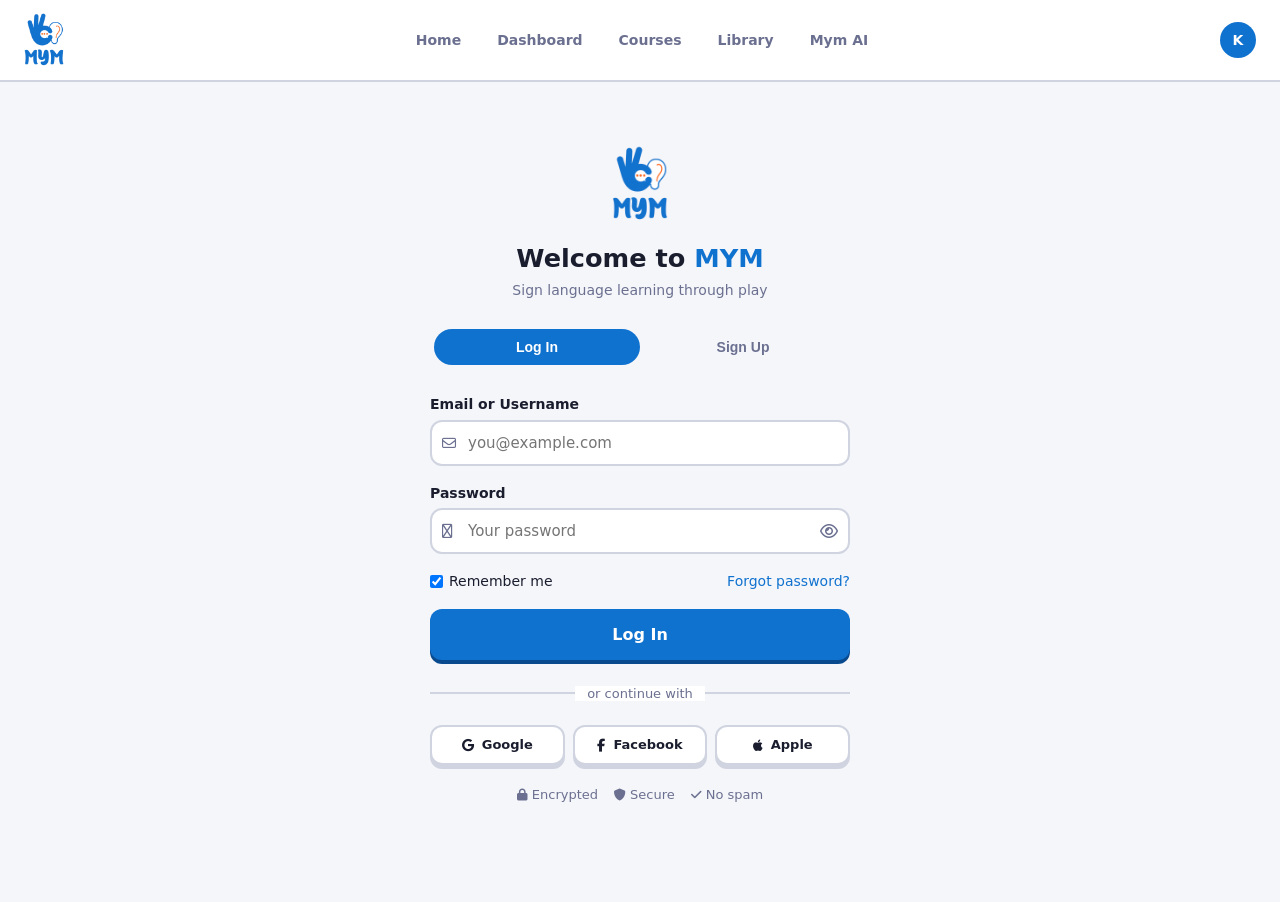
==== auth.html @ a128e177 "init the project" ====
<!DOCTYPE html>
<html lang="en">
<head>
  <meta charset="UTF-8">
  <meta name="viewport" content="width=device-width, initial-scale=1.0">
  <title>Sign Up / Log In — MYM</title>
  <link rel="icon" href="assets/images/logo.png">
  <link rel="stylesheet" href="https://cdnjs.cloudflare.com/ajax/libs/font-awesome/6.5.1/css/all.min.css">
  <link rel="stylesheet" href="assets/css/style.css">
</head>
<body>

  <nav class="navbar">
    <a href="index.html" class="navbar-brand">
      <img src="assets/images/logo.png" alt="MYM">
    </a>
    <div class="nav-links">
      <a href="index.html">Home</a>
      <a href="dashboard.html">Dashboard</a>
      <a href="courses.html">Courses</a>
      <a href="library.html">Library</a>
      <a href="mym.html">Mym AI</a>
    </div>
    <div class="nav-profile">
      <a href="auth.html"><div class="nav-avatar">K</div></a>
    </div>
    <div class="menu-toggle"><span></span><span></span><span></span></div>
  </nav>

  <main class="auth-page">
    <div class="auth-container">
      <div class="auth-header">
        <img src="assets/images/logo.png" alt="MYM">
        <h2>Welcome to <span style="color:var(--blue);">MYM</span></h2>
        <p>Sign language learning through play</p>
      </div>

      <div class="auth-tabs">
        <button class="auth-tab active" data-tab="login">Log In</button>
        <button class="auth-tab" data-tab="signup">Sign Up</button>
      </div>

      <div class="auth-forms">
        <form class="auth-form active" id="loginForm">
          <div class="field">
            <label>Email or Username</label>
            <div class="input-icon">
              <i class="fa-regular fa-envelope"></i>
              <input type="email" placeholder="you@example.com" required>
            </div>
          </div>
          <div class="field">
            <label>Password</label>
            <div class="input-icon">
              <i class="fa-regular fa-lock"></i>
              <input type="password" placeholder="Your password" required>
              <i class="fa-regular fa-eye toggle-pw"></i>
            </div>
          </div>
          <div class="field-row">
            <label class="checkbox-label"><input type="checkbox" checked> Remember me</label>
            <a href="#" class="forgot-link">Forgot password?</a>
          </div>
          <button class="btn btn-primary btn-lg btn-full" type="submit">Log In</button>
        </form>

        <form class="auth-form" id="signupForm">
          <div class="field">
            <label>Display Name</label>
            <div class="input-icon">
              <i class="fa-regular fa-user"></i>
              <input type="text" placeholder="Your name" required>
            </div>
          </div>
          <div class="field">
            <label>Email</label>
            <div class="input-icon">
              <i class="fa-regular fa-envelope"></i>
              <input type="email" placeholder="you@example.com" required>
            </div>
          </div>
          <div class="field">
            <label>Password</label>
            <div class="input-icon">
              <i class="fa-regular fa-lock"></i>
              <input type="password" placeholder="Min 8 characters" required>
              <i class="fa-regular fa-eye toggle-pw"></i>
            </div>
            <div class="pw-strength"><span></span><span></span><span></span></div>
          </div>
          <button class="btn btn-primary btn-lg btn-full" type="submit">Create Account</button>
        </form>
      </div>

      <div class="auth-divider"><span>or continue with</span></div>

      <div class="auth-social">
        <button class="btn btn-outline social-btn">
          <i class="fa-brands fa-google"></i> Google
        </button>
        <button class="btn btn-outline social-btn">
          <i class="fa-brands fa-facebook-f"></i> Facebook
        </button>
        <button class="btn btn-outline social-btn">
          <i class="fa-brands fa-apple"></i> Apple
        </button>
      </div>

      <div class="auth-trust">
        <span><i class="fa-solid fa-lock" style="font-size:12px;"></i> Encrypted</span>
        <span><i class="fa-solid fa-shield" style="font-size:12px;"></i> Secure</span>
        <span><i class="fa-solid fa-check" style="font-size:12px;"></i> No spam</span>
      </div>
    </div>
  </main>

  <script src="https://code.jquery.com/jquery-3.7.1.min.js"></script>
  <script src="assets/js/main.js"></script>
</body>
</html>
---- assets/css/style.css ----
/* =============================================
   MYM Design System v2 — Premium
   Brand: #1072cf (Blue) / #fd6c22 (Orange)
   No gradients. Flat colors. 3D buttons.
   ============================================= */

/* ---------- Reset & Variables ---------- */
*, *::before, *::after { box-sizing:border-box; margin:0; padding:0; }

:root {
  --blue: #1072cf;
  --blue-dark: #0c5bab;
  --blue-darker: #094a8e;
  --orange: #fd6c22;
  --orange-dark: #e05a12;
  --orange-darker: #b8480c;
  --green: #58b82c;
  --green-dark: #469a22;
  --red: #e84040;
  --red-dark: #cc2e2e;
  --gold: #ffb800;
  --gold-dark: #e0a200;

  --bg: #f5f6fa;
  --bg-card: #fff;
  --border: #d0d4e0;
  --text: #1a1d2e;
  --text-muted: #6b7090;
  --text-light: #fff;

  --font-display: 'Outfit', system-ui, sans-serif;
  --font-body: 'DM Sans', system-ui, sans-serif;
  --shadow-card: 0 2px 8px rgba(0,0,0,.06);
  --shadow-btn: 0 4px 0;
  --radius: 16px;
  --radius-sm: 12px;
  --radius-pill: 999px;
}

html { font-size:16px; scroll-behavior:smooth; -webkit-text-size-adjust:100%; }
body {
  font-family:var(--font-body);
  background:var(--bg);
  color:var(--text);
  line-height:1.6;
  min-height:100vh;
  -webkit-font-smoothing:antialiased;
  -moz-osx-font-smoothing:grayscale;
}
a { color:var(--blue); text-decoration:none; }
img { max-width:100%; height:auto; display:block; }
svg { display:block; }

/* ---------- Container ---------- */
.container { max-width:1100px; margin:0 auto; padding:0 20px; }

/* ---------- Card ---------- */
.card {
  background:var(--bg-card);
  border:2px solid var(--border);
  border-radius:var(--radius);
  padding:20px;
  box-shadow:var(--shadow-card);
}

/* ---------- Navbar ---------- */
.navbar {
  display:flex;
  align-items:center;
  justify-content:space-between;
  gap:16px;
  padding:10px 24px;
  background:var(--bg-card);
  border-bottom:2px solid var(--border);
  position:sticky;
  top:0;
  z-index:100;
  backface-visibility:hidden;
  will-change:transform;
}
.navbar-brand {
  display:flex;
  align-items:center;
  line-height:0;
}
.navbar-brand img {
  width:40px;
  height:auto;
  transition:transform .15s ease;
}
.navbar-brand:hover img { transform:scale(1.05); }
.nav-links { display:flex; gap:4px; }
.nav-links a {
  padding:8px 16px;
  border-radius:var(--radius-pill);
  font-size:14px;
  font-weight:600;
  color:var(--text-muted);
  transition:color .15s ease,background .15s ease;
}
.nav-links a:hover, .nav-links a.active {
  background:var(--blue);
  color:#fff;
}
.nav-profile {
  display:flex;
  align-items:center;
  gap:12px;
}
.nav-xp {
  display:flex;
  align-items:center;
  gap:4px;
  font-weight:700;
  font-size:14px;
  color:var(--blue);
}
.nav-xp i { font-size:16px; }
.streak-badge {
  display:flex;
  align-items:center;
  gap:4px;
  font-weight:700;
  font-size:14px;
  color:var(--orange);
  background:rgba(253,108,34,.12);
  padding:4px 10px;
  border-radius:var(--radius-pill);
}
.streak-badge i { font-size:14px; }
.nav-avatar {
  width:36px; height:36px;
  border-radius:50%;
  background:var(--blue);
  color:#fff;
  display:flex;
  align-items:center;
  justify-content:center;
  font-weight:700;
  font-size:14px;
  transition:transform .15s ease;
}
.nav-avatar:hover { transform:scale(1.1); }
.menu-toggle {
  display:none;
  flex-direction:column;
  gap:5px;
  cursor:pointer;
  padding:4px;
  user-select:none;
  -webkit-tap-highlight-color:transparent;
}
.menu-toggle span {
  display:block;
  width:24px; height:3px;
  background:var(--text);
  border-radius:3px;
  transition:transform .2s ease,opacity .2s ease;
}

/* ---------- Buttons ---------- */
.btn {
  display:inline-flex;
  align-items:center;
  justify-content:center;
  gap:8px;
  border:none;
  border-radius:var(--radius-sm);
  font-family:var(--font-body);
  font-weight:700;
  font-size:15px;
  padding:12px 28px;
  cursor:pointer;
  transition:filter .1s ease,translate .1s ease;
  box-shadow:var(--shadow-btn) var(--blue-darker);
  background:var(--blue);
  color:#fff;
  text-decoration:none;
  line-height:1.2;
  -webkit-tap-highlight-color:transparent;
}
.btn:hover { filter:brightness(1.08); }
.btn:active {
  translate:0 2px;
}
.btn-primary {
  background:var(--blue);
  box-shadow:var(--shadow-btn) var(--blue-darker);
}
.btn-accent {
  background:var(--orange);
  box-shadow:var(--shadow-btn) var(--orange-dark);
}
.btn-success {
  background:var(--green);
  box-shadow:var(--shadow-btn) var(--green-dark);
}
.btn-outline {
  background:var(--bg-card);
  color:var(--text);
  border:2px solid var(--border);
  box-shadow:var(--shadow-btn) var(--border);
}
.btn-lg { padding:16px 36px; font-size:16px; }
.btn-sm { padding:8px 18px; font-size:13px; }
.btn-full { width:100%; }

/* ---------- Hero ---------- */
.hero {
  position:relative;
  min-height:520px;
  display:flex;
  align-items:center;
  background-size:cover;
  background-position:center;
  border-bottom:2px solid var(--border);
  overflow:hidden;
}
.hero-overlay {
  position:absolute;
  inset:0;
  background:linear-gradient(90deg, rgba(16,114,207,.95) 0%, rgba(16,114,207,.85) 40%, rgba(16,114,207,.4) 100%);
  z-index:1;
}
.hero .container { position:relative; z-index:2; }
.hero-content { max-width:560px; }
.hero-badge {
  display:inline-flex;
  align-items:center;
  gap:6px;
  background:rgba(255,255,255,.15);
  color:#fff;
  padding:6px 14px;
  border-radius:var(--radius-pill);
  font-size:13px;
  font-weight:600;
  margin-bottom:16px;
  backdrop-filter:blur(4px);
  border:1px solid rgba(255,255,255,.2);
}
.hero-content h1 {
  font-family:var(--font-display);
  font-size:clamp(2rem,5vw,3rem);
  font-weight:800;
  line-height:1.15;
  margin-bottom:12px;
  color:#fff;
}
.hero-content h1 span { color:var(--orange); }
.hero-content p {
  font-size:1.05rem;
  color:rgba(255,255,255,.85);
  max-width:480px;
  margin-bottom:24px;
}
.hero-actions { display:flex; gap:12px; flex-wrap:wrap; }
.hero-actions .btn-outline {
  background:transparent;
  color:#fff;
  border-color:rgba(255,255,255,.5);
  box-shadow:none;
}
.hero-actions .btn-outline:hover { background:rgba(255,255,255,.1); }
.hero-trust {
  display:flex;
  gap:20px;
  margin-top:24px;
  flex-wrap:wrap;
}
.hero-trust span {
  color:rgba(255,255,255,.75);
  font-size:14px;
  display:flex;
  align-items:center;
  gap:6px;
}
.hero-trust span i { color:var(--orange); font-size:14px; }

/* ---------- Section ---------- */
.section { padding:64px 0; }
.section-header {
  text-align:center;
  margin-bottom:32px;
}
.section-header h2 {
  font-family:var(--font-display);
  font-size:clamp(1.4rem,3vw,1.8rem);
  font-weight:800;
}
.section-header p {
  color:var(--text-muted);
  font-size:1rem;
  margin-top:4px;
}

/* ---------- Features Grid ---------- */
.features-grid {
  display:grid;
  grid-template-columns:repeat(3,1fr);
  gap:20px;
}
.feature-card {
  text-align:center;
  padding:28px 20px;
  transition:border-color .15s ease;
}
.feature-card:hover { border-color:var(--blue); }
.feature-card svg {
  width:48px; height:48px;
  margin:0 auto 12px;
  color:var(--blue);
}
.feature-card h3 {
  font-family:var(--font-display);
  font-weight:700;
  font-size:1.15rem;
  margin-bottom:4px;
}
.feature-card p {
  font-size:14px;
  color:var(--text-muted);
}

/* ---------- Sign of the Day ---------- */
.sign-day-card {
  display:flex;
  align-items:center;
  gap:24px;
  max-width:640px;
  margin:0 auto;
}
.sign-day-card svg {
  width:80px; height:80px;
  flex-shrink:0;
  color:var(--blue);
}
.sign-day-info h3 {
  font-family:var(--font-display);
  font-weight:700;
  font-size:1.25rem;
}
.sign-day-info p {
  font-size:14px;
  color:var(--text-muted);
  margin-top:4px;
}

/* ---------- Testimonials ---------- */
.testimonials-grid {
  display:grid;
  grid-template-columns:repeat(3,1fr);
  gap:20px;
}
.testimonial-card { padding:24px; }
.testimonial-stars {
  color:var(--gold);
  font-size:14px;
  margin-bottom:8px;
  letter-spacing:2px;
}
.testimonial-text {
  font-size:14px;
  color:var(--text-muted);
  margin-bottom:16px;
  line-height:1.6;
}
.testimonial-author {
  display:flex;
  align-items:center;
  gap:10px;
}
.testimonial-avatar {
  width:36px; height:36px;
  border-radius:50%;
  background:var(--blue);
  color:#fff;
  display:flex;
  align-items:center;
  justify-content:center;
  font-weight:700;
  font-size:14px;
  flex-shrink:0;
}
.testimonial-name { font-weight:700; font-size:14px; }
.testimonial-title { font-size:12px; color:var(--text-muted); }

/* ---------- App Badges ---------- */
.app-badges {
  display:flex;
  justify-content:center;
  gap:16px;
  flex-wrap:wrap;
}
.app-badge {
  display:flex;
  align-items:center;
  gap:10px;
  background:#1a1d2e;
  color:#fff;
  padding:10px 20px;
  border-radius:var(--radius-sm);
  cursor:pointer;
  transition:filter .15s ease;
  box-shadow:0 3px 0 #000;
  user-select:none;
  -webkit-tap-highlight-color:transparent;
}
.app-badge:hover { filter:brightness(1.2); }
.app-badge i { font-size:28px; }
.app-badge small { display:block; font-size:11px; opacity:.7; }
.app-badge strong { display:block; font-size:14px; }
.app-badge:active { translate:0 2px; }

/* ---------- FAQ ---------- */
.faq-list { max-width:640px; margin:0 auto; }
.faq-item {
  border:2px solid var(--border);
  border-radius:var(--radius-sm);
  margin-bottom:8px;
  overflow:hidden;
  background:var(--bg-card);
}
.faq-question {
  display:flex;
  justify-content:space-between;
  align-items:center;
  padding:16px 20px;
  font-weight:600;
  cursor:pointer;
  user-select:none;
  -webkit-tap-highlight-color:transparent;
}
.faq-question i { transition:transform .2s ease; font-size:14px; color:var(--text-muted); }
.faq-item.open .faq-question i { transform:rotate(180deg); }
.faq-answer {
  padding:0 20px 16px;
  font-size:14px;
  color:var(--text-muted);
  display:none;
}
.faq-item.open .faq-answer { display:block; }

/* ---------- Newsletter ---------- */
.newsletter-form {
  display:flex;
  gap:8px;
  max-width:420px;
  margin:0 auto;
}
.newsletter-form input {
  flex:1;
  padding:12px 16px;
  border:2px solid var(--border);
  border-radius:var(--radius-sm);
  font-family:var(--font-body);
  font-size:15px;
  outline:none;
  -webkit-appearance:none;
}
.newsletter-form input:focus { border-color:var(--blue); }

/* ---------- Footer ---------- */
.footer {
  background:var(--bg-card);
  border-top:2px solid var(--border);
  padding:48px 0 24px;
}
.footer-grid {
  display:grid;
  grid-template-columns:2fr 1fr 1fr 1fr;
  gap:32px;
  margin-bottom:32px;
}
.footer-brand img { width:36px; margin-bottom:8px; }
.footer-brand p { font-size:14px; color:var(--text-muted); max-width:280px; }
.footer-col h4 {
  font-family:var(--font-display);
  font-weight:700;
  margin-bottom:12px;
  font-size:15px;
}
.footer-col a {
  display:block;
  font-size:14px;
  color:var(--text-muted);
  padding:4px 0;
  transition:color .15s ease;
}
.footer-col a:hover { color:var(--blue); }
.footer-bottom {
  text-align:center;
  font-size:13px;
  color:var(--text-muted);
  padding-top:24px;
  border-top:2px solid var(--border);
}

/* =============================================
   AUTH PAGE
   ============================================= */
.auth-page {
  display:flex;
  justify-content:center;
  padding:60px 20px;
  min-height:calc(100vh - 80px);
  align-items:flex-start;
}
.auth-container {
  width:100%;
  max-width:420px;
}
.auth-header {
  text-align:center;
  margin-bottom:24px;
}
.auth-header img { width:56px; margin:0 auto 12px; }
.auth-header h2 { font-family:var(--font-display); font-weight:800; font-size:1.6rem; }
.auth-header p { color:var(--text-muted); font-size:14px; }

.auth-tabs {
  display:flex;
  background:var(--bg);
  border-radius:var(--radius-pill);
  padding:4px;
  margin-bottom:24px;
}
.auth-tab {
  flex:1;
  padding:10px;
  border:none;
  border-radius:var(--radius-pill);
  font-weight:700;
  font-size:14px;
  cursor:pointer;
  background:transparent;
  color:var(--text-muted);
  transition:color .15s ease,background .15s ease;
  -webkit-tap-highlight-color:transparent;
}
.auth-tab.active {
  background:var(--blue);
  color:#fff;
}
.auth-form { display:none; }
.auth-form.active { display:block; }

.field {
  margin-bottom:16px;
}
.field label {
  display:block;
  font-weight:600;
  font-size:14px;
  margin-bottom:4px;
}
.input-icon {
  position:relative;
  display:flex;
  align-items:center;
}
.input-icon > i:first-child {
  position:absolute;
  left:12px;
  color:var(--text-muted);
  font-size:14px;
  pointer-events:none;
}
.input-icon input {
  width:100%;
  padding:12px 12px 12px 36px;
  border:2px solid var(--border);
  border-radius:var(--radius-sm);
  font-family:var(--font-body);
  font-size:15px;
  outline:none;
  background:var(--bg-card);
  -webkit-appearance:none;
}
.input-icon input:focus { border-color:var(--blue); }
.toggle-pw {
  position:absolute;
  right:12px;
  cursor:pointer;
  color:var(--text-muted);
  font-size:16px;
  -webkit-tap-highlight-color:transparent;
}
.field-row {
  display:flex;
  justify-content:space-between;
  align-items:center;
  margin-bottom:16px;
}
.checkbox-label {
  display:flex;
  align-items:center;
  gap:6px;
  font-size:14px;
  cursor:pointer;
  user-select:none;
  -webkit-tap-highlight-color:transparent;
}
.forgot-link { font-size:14px; }

.pw-strength {
  display:flex;
  gap:4px;
  margin-top:6px;
}
.pw-strength span {
  flex:1;
  height:4px;
  border-radius:4px;
  background:var(--border);
  transition:background .2s ease;
}

.auth-divider {
  text-align:center;
  margin:20px 0;
  position:relative;
}
.auth-divider::before {
  content:'';
  position:absolute;
  top:50%; left:0; right:0;
  height:2px;
  background:var(--border);
}
.auth-divider span {
  background:var(--bg-card);
  padding:0 12px;
  position:relative;
  font-size:13px;
  color:var(--text-muted);
}
.auth-social { display:flex; gap:8px; }
.auth-social .social-btn { flex:1; padding:10px; font-size:13px; }
.auth-trust {
  display:flex;
  justify-content:center;
  gap:16px;
  margin-top:20px;
  font-size:13px;
  color:var(--text-muted);
}
.auth-trust span { display:flex; align-items:center; gap:4px; }

/* =============================================
   DASHBOARD
   ============================================= */
.dashboard-page { padding:32px 0; }
.dashboard-header { margin-bottom:24px; }
.dashboard-header h1 { font-family:var(--font-display); font-weight:800; font-size:clamp(1.3rem,3vw,1.6rem); }
.dashboard-header p { color:var(--text-muted); font-size:14px; }

.stats-grid { display:grid; grid-template-columns:repeat(4,1fr); gap:16px; margin-bottom:20px; }
.stat-card { display:flex; align-items:center; gap:14px; padding:16px; }
.stat-icon {
  width:44px; height:44px;
  border-radius:50%;
  display:flex;
  align-items:center;
  justify-content:center;
  color:#fff;
  font-size:18px;
  flex-shrink:0;
}
.stat-info span { display:block; font-size:13px; color:var(--text-muted); }
.stat-info strong { font-family:var(--font-display); font-size:1.3rem; font-weight:800; }

.dash-banner {
  position:relative;
  border-radius:var(--radius);
  min-height:160px;
  display:flex;
  align-items:center;
  overflow:hidden;
  margin-bottom:20px;
  background-size:cover;
  background-position:center;
  border:2px solid var(--border);
}
.dash-banner-overlay {
  position:absolute;
  inset:0;
  background:linear-gradient(90deg, rgba(16,114,207,.92) 0%, rgba(16,114,207,.6) 100%);
  z-index:1;
}
.dash-banner-content {
  position:relative;
  z-index:2;
  padding:28px;
  color:#fff;
  width:100%;
}
.dash-banner-badge {
  display:inline-flex;
  align-items:center;
  gap:5px;
  background:rgba(255,255,255,.15);
  padding:4px 12px;
  border-radius:var(--radius-pill);
  font-size:12px;
  font-weight:600;
  margin-bottom:10px;
  backdrop-filter:blur(4px);
  border:1px solid rgba(255,255,255,.2);
}
.dash-banner-content h3 {
  font-family:var(--font-display);
  font-size:1.2rem;
  font-weight:800;
  margin-bottom:4px;
}
.dash-banner-content p {
  color:rgba(255,255,255,.8);
  font-size:14px;
  margin-bottom:14px;
  max-width:400px;
}

.daily-goal { margin-bottom:20px; }
.goal-header { display:flex; justify-content:space-between; margin-bottom:8px; }
.goal-header h3 { font-size:15px; font-weight:700; display:flex; align-items:center; gap:6px; }
.goal-header span { font-weight:700; font-size:14px; color:var(--blue); }
.progress-bar {
  height:14px;
  background:var(--bg);
  border-radius:var(--radius-pill);
  overflow:hidden;
}
.progress-fill {
  height:100%;
  background:var(--blue);
  border-radius:var(--radius-pill);
  transition:width .3s ease;
}

.course-tree-card { margin-bottom:20px; padding:24px; }
.course-tree-card h3 { font-size:15px; font-weight:700; margin-bottom:20px; display:flex; align-items:center; gap:6px; }

/* Course Tree */
.course-tree {
  display:flex;
  align-items:center;
  flex-wrap:wrap;
  gap:0;
}
.tree-node {
  display:flex;
  flex-direction:column;
  align-items:center;
  gap:6px;
  cursor:pointer;
}
.tree-node > span {
  width:44px; height:44px;
  border-radius:50%;
  border:3px solid var(--border);
  display:flex;
  align-items:center;
  justify-content:center;
  font-weight:800;
  font-size:15px;
  background:var(--bg-card);
  color:var(--text-muted);
  transition:border-color .15s ease,background .15s ease;
}
.tree-node.completed > span {
  background:var(--green);
  border-color:var(--green);
  color:#fff;
}
.tree-node.active > span {
  background:var(--blue);
  border-color:var(--blue);
  color:#fff;
}
.tree-node.locked > span {
  background:var(--bg);
  border-color:var(--border);
  color:var(--text-muted);
}
.tree-node-label {
  font-size:12px;
  font-weight:600;
  text-align:center;
  max-width:90px;
  color:var(--text-muted);
}
.tree-line {
  width:48px;
  height:3px;
  background:var(--border);
  margin:0 -2px;
}
.tree-line.completed { background:var(--green); }

.dash-row { display:grid; grid-template-columns:1fr 1fr; gap:16px; margin-bottom:20px; }

.challenge-card h3 { font-size:15px; font-weight:700; display:flex; align-items:center; gap:6px; }
.challenge-card p { font-size:14px; color:var(--text-muted); margin:4px 0 12px; }
.challenge-dots { display:flex; gap:6px; margin-bottom:12px; }
.challenge-dots .dot {
  width:32px; height:32px;
  border-radius:50%;
  border:2px solid var(--border);
}
.challenge-dots .dot.filled { background:var(--orange); border-color:var(--orange); }

.leaderboard-card h3 { font-size:15px; font-weight:700; display:flex; align-items:center; gap:6px; }
.lb-entry {
  display:flex;
  align-items:center;
  gap:8px;
  padding:8px 0;
  font-size:14px;
  border-bottom:1px solid var(--bg);
}
.lb-entry:last-child { border-bottom:none; }
.lb-entry.current { color:var(--blue); font-weight:700; }
.lb-rank { width:20px; font-weight:700; text-align:center; }
.lb-name { flex:1; }
.lb-xp { font-weight:600; color:var(--text-muted); }

.friend-activity { display:flex; flex-direction:column; gap:12px; }
.friend-entry {
  display:flex;
  align-items:center;
  gap:10px;
  font-size:14px;
}
.friend-avatar {
  width:32px; height:32px;
  border-radius:50%;
  display:flex;
  align-items:center;
  justify-content:center;
  color:#fff;
  font-weight:700;
  font-size:13px;
  flex-shrink:0;
}
.friend-time { color:var(--text-muted); font-size:12px; }

/* =============================================
   COURSES PAGE
   ============================================= */
.courses-page { padding-bottom:48px; }
.course-grid { display:grid; grid-template-columns:repeat(3,1fr); gap:20px; }
.course-card { padding:0; overflow:hidden; transition:border-color .15s ease; }
.course-card:hover { border-color:var(--blue); }
.course-card-img {
  padding:24px;
  border-bottom:2px solid var(--border);
}
.course-card-img svg { width:56px; height:56px; margin:0 auto; color:var(--blue); }
.course-card-body { padding:16px 16px 20px; }
.course-card-body h3 { font-family:var(--font-display); font-weight:700; font-size:1.1rem; margin-bottom:4px; }
.course-card-body p { font-size:14px; color:var(--text-muted); margin-bottom:12px; line-height:1.5; }
.course-meta { display:flex; gap:12px; margin-bottom:12px; font-size:13px; color:var(--text-muted); }
.course-meta span { display:flex; align-items:center; gap:4px; }

/* =============================================
   LESSON PAGE
   ============================================= */
.lesson-page { padding:24px 0; }
.lesson-header {
  display:flex;
  justify-content:space-between;
  align-items:center;
  margin-bottom:24px;
}
.lesson-progress { display:flex; gap:6px; }
.progress-dot {
  width:32px; height:6px;
  border-radius:3px;
  background:var(--border);
  transition:background .2s ease;
}
.progress-dot.filled { background:var(--green); }
.progress-dot.active { background:var(--blue); }
.lesson-lives { display:flex; gap:4px; font-size:20px; }
.lesson-lives i { font-size:20px; }

.lesson-question {
  text-align:center;
  padding:32px 24px;
  margin-bottom:20px;
}
.sign-display { margin-bottom:16px; }
.sign-display svg {
  width:72px; height:72px;
  margin:0 auto;
  border-radius:var(--radius);
  background:var(--bg);
  padding:14px;
  border:3px solid var(--blue);
  color:var(--blue);
}
.sign-caption { display:block; font-size:12px; color:var(--text-muted); margin-top:4px; }
.lesson-question h3 { font-family:var(--font-display); font-weight:700; font-size:1.2rem; }

.options-grid {
  display:grid;
  grid-template-columns:1fr 1fr;
  gap:12px;
  margin-bottom:16px;
}
.option-btn {
  display:flex;
  align-items:center;
  gap:12px;
  padding:14px 16px;
  border:2px solid var(--border);
  border-radius:var(--radius-sm);
  background:var(--bg-card);
  cursor:pointer;
  font-family:var(--font-body);
  font-size:15px;
  font-weight:600;
  transition:border-color .1s ease,background .1s ease;
  box-shadow:var(--shadow-btn) var(--border);
  text-align:left;
  -webkit-tap-highlight-color:transparent;
  user-select:none;
}
.option-btn:active { translate:0 2px; }
.option-btn:hover { border-color:var(--blue); }
.option-btn.selected { border-color:var(--blue); background:rgba(16,114,207,.06); }
.option-btn.correct { border-color:var(--green); background:rgba(88,184,44,.06); color:var(--green); }
.option-btn.wrong { border-color:var(--red); background:rgba(232,64,64,.06); color:var(--red); }
.option-letter {
  width:28px; height:28px;
  border-radius:50%;
  border:2px solid currentColor;
  display:flex;
  align-items:center;
  justify-content:center;
  font-size:13px;
  flex-shrink:0;
}

.lesson-hint {
  display:flex;
  align-items:center;
  gap:8px;
  font-size:14px;
  color:var(--text-muted);
  padding:12px 16px;
  background:var(--bg);
  border-radius:var(--radius-sm);
}

.lesson-overlay {
  position:fixed;
  inset:0;
  background:rgba(0,0,0,.5);
  display:flex;
  align-items:center;
  justify-content:center;
  z-index:200;
}
.lesson-result {
  background:var(--bg-card);
  border:2px solid var(--border);
  border-radius:var(--radius);
  padding:40px;
  text-align:center;
  max-width:400px;
  position:relative;
}
.lesson-result i.fa-party-horn { font-size:3rem; color:var(--gold); }
.lesson-result h2 { font-family:var(--font-display); font-weight:800; font-size:1.6rem; margin:8px 0 4px; }
.lesson-result p { color:var(--text-muted); margin-bottom:20px; font-size:15px; }
.lesson-result p strong { color:var(--blue); }
.lesson-result-actions { display:flex; flex-direction:column; gap:8px; }

/* =============================================
   MYM CHAT PAGE
   ============================================= */
.mym-page { padding:32px 0; }
.mym-chat-card { padding:0; overflow:hidden; display:flex; flex-direction:column; }
.mym-header {
  display:flex;
  align-items:center;
  gap:12px;
  padding:16px 20px;
  border-bottom:2px solid var(--border);
}
.mym-avatar {
  width:40px; height:40px;
  border-radius:50%;
  background:var(--blue);
  color:#fff;
  display:flex;
  align-items:center;
  justify-content:center;
  font-weight:800;
  font-size:18px;
  flex-shrink:0;
}
.mym-header h3 { font-family:var(--font-display); font-weight:700; font-size:1rem; }
.mym-status { font-size:12px; }
.mym-status.online { color:var(--green); }

.mym-messages {
  flex:1;
  padding:16px 20px;
  display:flex;
  flex-direction:column;
  gap:12px;
  max-height:400px;
  overflow-y:auto;
  -webkit-overflow-scrolling:touch;
}
.mym-msg { display:flex; }
.mym-msg.bot { justify-content:flex-start; }
.mym-msg.user { justify-content:flex-end; }
.msg-bubble {
  max-width:75%;
  padding:12px 16px;
  border-radius:var(--radius-sm);
  font-size:14px;
  line-height:1.5;
  border:2px solid var(--border);
  background:var(--bg-card);
}
.user-bubble {
  background:var(--blue);
  color:#fff;
  border-color:var(--blue);
}

.mym-quick-actions {
  display:flex;
  gap:6px;
  padding:8px 20px;
  flex-wrap:wrap;
  border-top:2px solid var(--border);
}
.quick-action {
  padding:6px 14px;
  border:2px solid var(--border);
  border-radius:var(--radius-pill);
  background:var(--bg);
  font-size:13px;
  font-weight:600;
  cursor:pointer;
  font-family:var(--font-body);
  transition:border-color .15s ease,background .15s ease;
  user-select:none;
  -webkit-tap-highlight-color:transparent;
}
.quick-action:hover { border-color:var(--blue); background:rgba(16,114,207,.06); }

.mym-input {
  display:flex;
  gap:8px;
  padding:12px 20px;
  border-top:2px solid var(--border);
}
.mym-input input {
  flex:1;
  padding:10px 14px;
  border:2px solid var(--border);
  border-radius:var(--radius-sm);
  font-family:var(--font-body);
  font-size:14px;
  outline:none;
  -webkit-appearance:none;
}
.mym-input input:focus { border-color:var(--blue); }
.btn-send {
  width:42px; height:42px;
  border:none;
  border-radius:var(--radius-sm);
  background:var(--blue);
  color:#fff;
  font-size:16px;
  cursor:pointer;
  box-shadow:0 3px 0 var(--blue-darker);
  transition:filter .1s ease;
  display:flex;
  align-items:center;
  justify-content:center;
  flex-shrink:0;
}
.btn-send:hover { filter:brightness(1.08); }
.btn-send:active { translate:0 2px; }

/* =============================================
   PROFILE PAGE
   ============================================= */
.profile-page { padding:32px 0; display:flex; flex-direction:column; gap:16px; }
.profile-header-card {
  display:flex;
  align-items:center;
  gap:20px;
  flex-wrap:wrap;
}
.profile-level-ring { position:relative; width:100px; height:100px; flex-shrink:0; }
.level-number {
  position:absolute;
  inset:0;
  display:flex;
  align-items:center;
  justify-content:center;
  font-family:var(--font-display);
  font-weight:800;
  font-size:1.8rem;
  color:var(--blue);
}
.profile-info h2 { font-family:var(--font-display); font-weight:800; font-size:1.4rem; }
.profile-info p { font-size:14px; color:var(--text-muted); margin:2px 0 8px; }
.profile-badges { display:flex; gap:6px; flex-wrap:wrap; }
.profile-badge {
  font-size:12px;
  font-weight:600;
  padding:4px 10px;
  border-radius:var(--radius-pill);
  background:var(--bg);
  display:flex;
  align-items:center;
  gap:4px;
}

.xp-chart {
  display:flex;
  align-items:flex-end;
  gap:8px;
  height:120px;
  margin-top:12px;
}
.xp-bar {
  flex:1;
  background:var(--blue);
  border-radius:6px 6px 0 0;
  position:relative;
  min-height:4px;
}
.xp-bar span {
  position:absolute;
  bottom:-22px;
  left:50%;
  transform:translateX(-50%);
  font-size:12px;
  color:var(--text-muted);
  white-space:nowrap;
}
.xp-bar span:last-child {
  bottom:auto;
  top:-20px;
  font-weight:700;
  color:var(--text);
}

.achievement-grid {
  display:grid;
  grid-template-columns:repeat(3,1fr);
  gap:12px;
  margin-top:12px;
}
.achievement {
  text-align:center;
  padding:16px 8px;
  border:2px solid var(--border);
  border-radius:var(--radius-sm);
  color:var(--text-muted);
  font-size:13px;
  font-weight:600;
}
.achievement i { display:block; font-size:24px; margin-bottom:6px; }
.achievement.unlocked { border-color:var(--gold); background:rgba(255,184,0,.06); color:var(--gold); }
.achievement i.fa-lock { font-size:20px; color:var(--text-muted); }

.streak-calendar {
  display:flex;
  gap:6px;
  margin-top:12px;
}
.streak-day {
  width:36px; height:36px;
  border-radius:50%;
  border:2px solid var(--border);
  display:flex;
  align-items:center;
  justify-content:center;
  font-size:14px;
  color:var(--text-muted);
}
.streak-day.done { background:var(--green); border-color:var(--green); color:#fff; }
.streak-day.today { border-color:var(--blue); color:var(--blue); }

.settings-list { margin-top:12px; }
.setting-item {
  display:flex;
  align-items:center;
  gap:12px;
  padding:12px 0;
  border-bottom:1px solid var(--bg);
  font-size:14px;
}
.setting-item:last-child { border-bottom:none; }
.setting-item i:first-child { width:20px; color:var(--text-muted); font-size:16px; }
.setting-item span:not(.slider) { flex:1; }

/* Toggle Switch */
.toggle { position:relative; display:inline-block; width:40px; height:22px; flex-shrink:0; }
.toggle input { opacity:0; width:0; height:0; }
.slider {
  position:absolute;
  inset:0;
  background:var(--border);
  border-radius:22px;
  cursor:pointer;
  transition:background .2s ease;
}
.slider::before {
  content:'';
  position:absolute;
  width:18px; height:18px;
  left:2px; bottom:2px;
  background:#fff;
  border-radius:50%;
  transition:translate .2s ease;
}
.toggle input:checked + .slider { background:var(--blue); }
.toggle input:checked + .slider::before { translate:18px 0; }

/* =============================================
   LIBRARY PAGE
   ============================================= */
.library-page { padding-bottom:48px; }
.library-search {
  position:relative;
  margin-bottom:16px;
}
.library-search i {
  position:absolute;
  left:14px;
  top:50%;
  translate:0 -50%;
  color:var(--text-muted);
  pointer-events:none;
}
.library-search input {
  width:100%;
  padding:12px 14px 12px 40px;
  border:2px solid var(--border);
  border-radius:var(--radius-pill);
  font-family:var(--font-body);
  font-size:15px;
  outline:none;
  background:var(--bg-card);
  -webkit-appearance:none;
}
.library-search input:focus { border-color:var(--blue); }

.library-tabs {
  display:flex;
  gap:6px;
  flex-wrap:wrap;
  margin-bottom:20px;
}
.lib-tab {
  padding:6px 16px;
  border-radius:var(--radius-pill);
  font-size:13px;
  font-weight:600;
  cursor:pointer;
  background:var(--bg);
  border:2px solid transparent;
  transition:border-color .15s ease,color .15s ease,background .15s ease;
  user-select:none;
  -webkit-tap-highlight-color:transparent;
}
.lib-tab.active {
  background:var(--blue);
  color:#fff;
}
.lib-tab:not(.active):hover { border-color:var(--blue); }

.sign-grid {
  display:grid;
  grid-template-columns:repeat(4,1fr);
  gap:16px;
}
.sign-card {
  position:relative;
  padding:16px;
  text-align:center;
  cursor:pointer;
  transition:border-color .15s ease;
}
.sign-card:hover { border-color:var(--blue); }
.sign-card-img svg { width:40px; height:40px; margin:0 auto 8px; color:var(--blue); }
.sign-card-body h4 { font-family:var(--font-display); font-weight:700; font-size:14px; }
.sign-category { font-size:12px; color:var(--text-muted); }
.bookmark-icon {
  position:absolute;
  top:8px; right:8px;
  color:var(--text-muted);
  font-size:16px;
  cursor:pointer;
  transition:color .15s ease;
  -webkit-tap-highlight-color:transparent;
}
.bookmark-icon:hover { color:var(--gold); }
.bookmark-icon.fa-solid { color:var(--gold); }

.sign-card.mini {
  display:flex;
  gap:10px;
  padding:10px 14px;
  text-align:left;
  align-items:center;
}
.sign-card.mini .sign-card-img svg { width:28px; height:28px; margin:0; }

.recently-viewed {
  display:flex;
  gap:12px;
  overflow-x:auto;
  padding-bottom:4px;
  -webkit-overflow-scrolling:touch;
}

/* =============================================
   REVIEW PAGE
   ============================================= */
.review-page { padding-bottom:48px; }
.flashcard-card {
  max-width:420px;
  margin:0 auto 20px;
  padding:24px;
}
.flashcard {
  perspective:1000px;
  cursor:pointer;
  min-height:260px;
}
.flashcard-front, .flashcard-back {
  border:2px solid var(--border);
  border-radius:var(--radius);
  padding:32px 24px;
  text-align:center;
  backface-visibility:hidden;
  -webkit-backface-visibility:hidden;
  transition:transform .4s ease;
  background:var(--bg-card);
  display:flex;
  flex-direction:column;
  align-items:center;
  justify-content:center;
}
.flashcard-front svg { width:64px; height:64px; margin:0 auto 12px; color:var(--blue); }
.flashcard-back { position:absolute; inset:0; transform:rotateY(180deg); }
.flashcard-back h2 { font-family:var(--font-display); font-weight:800; font-size:2rem; color:var(--blue); }
.flashcard.flipped .flashcard-front { transform:rotateY(180deg); }
.flashcard.flipped .flashcard-back { transform:rotateY(360deg); }
.flashcard-label {
  font-size:12px;
  font-weight:700;
  text-transform:uppercase;
  letter-spacing:1px;
  color:var(--text-muted);
  margin-bottom:8px;
}
.flashcard-sub { font-size:13px; color:var(--text-muted); margin-top:8px; }

.rate-buttons {
  display:flex;
  gap:10px;
  max-width:420px;
  margin:0 auto 16px;
}
.rate-btn {
  flex:1;
  padding:12px;
  border:2px solid var(--border);
  border-radius:var(--radius-sm);
  font-family:var(--font-body);
  font-weight:700;
  font-size:14px;
  cursor:pointer;
  background:var(--bg-card);
  transition:filter .1s ease;
  display:flex;
  align-items:center;
  justify-content:center;
  gap:6px;
  user-select:none;
  -webkit-tap-highlight-color:transparent;
}
.rate-btn.easy { box-shadow:var(--shadow-btn) var(--green-dark); border-color:var(--green); }
.rate-btn.okay { box-shadow:var(--shadow-btn) var(--orange-dark); border-color:var(--orange); }
.rate-btn.hard { box-shadow:var(--shadow-btn) var(--red-dark); border-color:var(--red); }
.rate-btn:active { translate:0 2px; }
.rate-btn:hover { filter:brightness(1.05); }
.rate-btn i { font-size:16px; }

.stats-table { width:100%; margin-top:8px; }
.stats-table td { padding:6px 0; font-size:14px; }
.stats-table td:last-child { text-align:right; }

/* =============================================
   TOAST & CONFETTI
   ============================================= */
.toast {
  position:fixed;
  bottom:24px; left:50%;
  translate:-50% 0;
  padding:12px 24px;
  border-radius:var(--radius-sm);
  font-weight:600;
  font-size:14px;
  color:#fff;
  z-index:999;
  opacity:0;
  transform:translateY(20px);
  transition:opacity .3s ease,transform .3s ease;
  pointer-events:none;
}
.toast.show { opacity:1; transform:translateY(0); }
.toast.success { background:var(--green); }
.toast.error { background:var(--red); }

.confetti-container {
  position:fixed;
  inset:0;
  pointer-events:none;
  z-index:300;
  overflow:hidden;
}
.confetti-piece {
  position:absolute;
  top:-10px;
  opacity:0.9;
  animation:confettiFall linear forwards;
}
@keyframes confettiFall {
  0% { translate:0 -10px; opacity:1; }
  100% { translate:0 100vh; opacity:0; }
}

/* =============================================
   RESPONSIVE
   ============================================= */
@media (max-width:900px) {
  .features-grid { grid-template-columns:repeat(2,1fr); }
  .testimonials-grid { grid-template-columns:1fr; }
  .course-grid { grid-template-columns:repeat(2,1fr); }
  .stats-grid { grid-template-columns:repeat(2,1fr); }
  .footer-grid { grid-template-columns:1fr 1fr; }
}

@media (max-width:768px) {
  .navbar { padding:10px 16px; }
  .hero { min-height:400px; text-align:center; }
  .hero-content { max-width:100%; }
  .hero-content p { margin:0 auto 24px; }
  .hero-actions { justify-content:center; }
  .hero-trust { justify-content:center; }
  .nav-links {
    display:flex;
    flex-direction:column;
    position:absolute;
    top:100%; left:0; right:0;
    background:var(--bg-card);
    border-bottom:2px solid var(--border);
    padding:12px;
    gap:4px;
    transform:translateY(-10px);
    opacity:0;
    pointer-events:none;
    transition:transform .2s ease,opacity .2s ease;
    z-index:99;
  }
  .nav-links.open {
    transform:translateY(0);
    opacity:1;
    pointer-events:all;
  }
  .nav-links a { padding:10px 16px; }
  .menu-toggle { display:flex; }
  .dash-row { grid-template-columns:1fr; }
  .course-grid { grid-template-columns:1fr; }
  .sign-grid { grid-template-columns:repeat(2,1fr); }
  .achievement-grid { grid-template-columns:repeat(3,1fr); }
  .features-grid { grid-template-columns:1fr; }
  .sign-day-card { flex-direction:column; text-align:center; }
  .profile-header-card { flex-direction:column; text-align:center; }
  .lesson-question h3 { font-size:1.1rem; }
  .section { padding:40px 0; }
  .footer-grid { grid-template-columns:1fr; gap:24px; }
  .footer-grid > div:first-child { order:4; }
  .stats-grid { grid-template-columns:repeat(2,1fr); gap:12px; }
  .nav-xp span { display:none; }
  .app-badges { flex-direction:column; align-items:center; }
  .auth-page { padding:40px 16px; }
  .mym-messages { max-height:300px; }
}

@media (max-width:480px) {
  .hero { min-height:340px; }
  .hero-content h1 { font-size:1.8rem; }
  .options-grid { grid-template-columns:1fr; }
  .stats-grid { grid-template-columns:1fr 1fr; }
  .sign-grid { grid-template-columns:1fr; }
  .achievement-grid { grid-template-columns:repeat(2,1fr); }
  .rate-buttons { flex-direction:column; }
  .navbar { padding:8px 12px; }
  .navbar-brand img { width:34px; }
  .nav-xp { font-size:12px; }
  .streak-badge { font-size:12px; padding:3px 8px; }
  .nav-avatar { width:32px; height:32px; font-size:12px; }
  .hero-content p { font-size:0.95rem; }
  .btn-lg { padding:14px 28px; font-size:15px; }
  .section { padding:32px 0; }
  .section-header { margin-bottom:24px; }
  .features-grid { gap:12px; }
  .feature-card { padding:20px 16px; }
  .course-grid { gap:12px; }
  .sign-grid { gap:12px; }
  .stats-grid { gap:10px; }
  .library-tabs { gap:4px; }
  .lib-tab { padding:5px 12px; font-size:12px; }
  .lesson-question { padding:24px 16px; }
  .options-grid { gap:10px; }
  .option-btn { padding:12px 14px; font-size:14px; }
  .mym-messages { max-height:260px; }
  .mym-quick-actions { gap:4px; }
  .quick-action { font-size:12px; padding:5px 10px; }
  .profile-page { gap:12px; }
  .achievement-grid { gap:8px; }
  .achievement { padding:12px 6px; font-size:12px; }
}
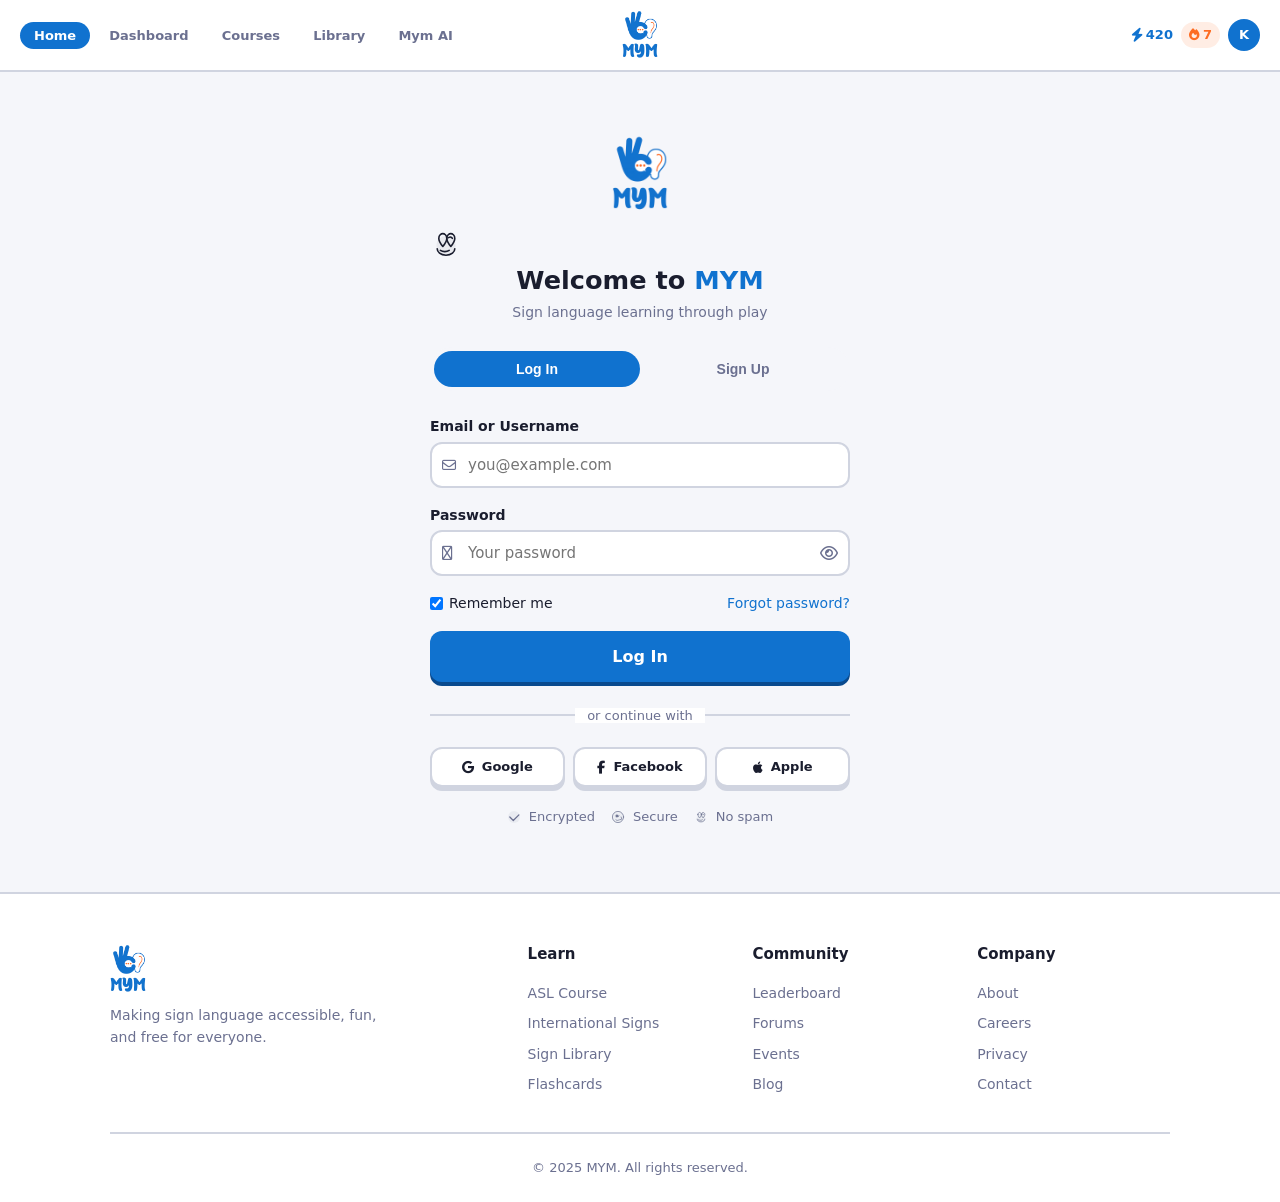
==== commit bc612d43: "enhance the ui of the navbar" ====
--- a/auth.html
+++ b/auth.html
@@ -2,35 +2,41 @@
 <html lang="en">
 <head>
   <meta charset="UTF-8">
+  <meta name="description" content="Sign up or log in to MYM and start learning sign language through play. Free to start.">
   <meta name="viewport" content="width=device-width, initial-scale=1.0">
-  <title>Sign Up / Log In — MYM</title>
+  <title>Sign Up / Log In &mdash; MYM</title>
   <link rel="icon" href="assets/images/logo.png">
   <link rel="stylesheet" href="https://cdnjs.cloudflare.com/ajax/libs/font-awesome/6.5.1/css/all.min.css">
   <link rel="stylesheet" href="assets/css/style.css">
 </head>
 <body>
 
-  <nav class="navbar">
-    <a href="index.html" class="navbar-brand">
-      <img src="assets/images/logo.png" alt="MYM">
-    </a>
+    <nav class="navbar">
     <div class="nav-links">
-      <a href="index.html">Home</a>
+    <div>
+      <a href="index.html" class="active">Home</a>
       <a href="dashboard.html">Dashboard</a>
       <a href="courses.html">Courses</a>
       <a href="library.html">Library</a>
       <a href="mym.html">Mym AI</a>
     </div>
+  </div>
+    <a href="index.html" class="navbar-brand">
+      <img src="assets/images/logo.png" alt="MYM">
+    </a>
     <div class="nav-profile">
-      <a href="auth.html"><div class="nav-avatar">K</div></a>
+      <div class="nav-xp"><i class="fa-solid fa-bolt"></i><span>420</span></div>
+      <div class="streak-badge"><i class="fa-solid fa-fire"></i> 7</div>
+      <a href="profile.html"><div class="nav-avatar">K</div></a>
     </div>
     <div class="menu-toggle"><span></span><span></span><span></span></div>
   </nav>
 
-  <main class="auth-page">
+<main class="auth-page">
     <div class="auth-container">
       <div class="auth-header">
         <img src="assets/images/logo.png" alt="MYM">
+        <svg class="auth-hand-icon" width="32" height="32"><use href="assets/images/icons.svg#icon-hand-heart"/></svg>
         <h2>Welcome to <span style="color:var(--blue);">MYM</span></h2>
         <p>Sign language learning through play</p>
       </div>
@@ -46,9 +52,8 @@
             <label>Email or Username</label>
             <div class="input-icon">
               <i class="fa-regular fa-envelope"></i>
-              <input type="email" placeholder="you@example.com" required>
-            </div>
-          </div>
+              <input type="email" placeholder="you@example.com" required>  </div>
+  </div>
           <div class="field">
             <label>Password</label>
             <div class="input-icon">
@@ -107,14 +112,47 @@
       </div>
 
       <div class="auth-trust">
-        <span><i class="fa-solid fa-lock" style="font-size:12px;"></i> Encrypted</span>
-        <span><i class="fa-solid fa-shield" style="font-size:12px;"></i> Secure</span>
-        <span><i class="fa-solid fa-check" style="font-size:12px;"></i> No spam</span>
+        <span><svg width="14" height="14"><use href="assets/images/icons.svg#icon-check"/></svg> Encrypted</span>
+        <span><svg width="14" height="14"><use href="assets/images/icons.svg#icon-ok"/></svg> Secure</span>
+        <span><svg width="14" height="14"><use href="assets/images/icons.svg#icon-hand-heart"/></svg> No spam</span>
       </div>
     </div>
   </main>
 
+    <footer class="footer">
+    <div class="container">
+      <div class="footer-grid">
+        <div class="footer-brand">
+          <img src="assets/images/logo.png" alt="MYM">
+          <p>Making sign language accessible, fun, and free for everyone.</p>
+        </div>
+        <div class="footer-col">
+          <h4>Learn</h4>
+          <a href="courses.html">ASL Course</a>
+          <a href="courses.html">International Signs</a>
+          <a href="library.html">Sign Library</a>
+          <a href="review.html">Flashcards</a>
+        </div>
+        <div class="footer-col">
+          <h4>Community</h4>
+          <a href="#">Leaderboard</a>
+          <a href="#">Forums</a>
+          <a href="#">Events</a>
+          <a href="#">Blog</a>
+        </div>
+        <div class="footer-col">
+          <h4>Company</h4>
+          <a href="#">About</a>
+          <a href="#">Careers</a>
+          <a href="#">Privacy</a>
+          <a href="#">Contact</a>
+        </div>
+      </div>
+      <div class="footer-bottom">&copy; 2025 MYM. All rights reserved.</div>
+    </div>
+  </footer>
+
   <script src="https://code.jquery.com/jquery-3.7.1.min.js"></script>
   <script src="assets/js/main.js"></script>
 </body>
-</html>
+</html>
--- a/assets/css/style.css
+++ b/assets/css/style.css
@@ -47,9 +47,12 @@
   -webkit-font-smoothing:antialiased;
   -moz-osx-font-smoothing:grayscale;
 }
+body.nav-open { overflow:hidden; }
 a { color:var(--blue); text-decoration:none; }
 img { max-width:100%; height:auto; display:block; }
 svg { display:block; }
+.stat-icon svg, .auth-hand-icon, .profile-badge svg, .setting-item svg { display:block; stroke:currentColor; }
+.auth-trust svg { display:inline; vertical-align:-2px; margin-right:4px; }
 
 /* ---------- Container ---------- */
 .container { max-width:1100px; margin:0 auto; padding:0 20px; }
@@ -61,75 +64,81 @@
   border-radius:var(--radius);
   padding:20px;
   box-shadow:var(--shadow-card);
-}
+  transition:box-shadow .2s ease,translate .2s ease;
+}
+.card:hover { box-shadow:0 4px 16px rgba(0,0,0,.1); }
 
 /* ---------- Navbar ---------- */
 .navbar {
-  display:flex;
-  align-items:center;
-  justify-content:space-between;
-  gap:16px;
-  padding:10px 24px;
+  display:grid;
+  grid-template-columns:1fr auto 1fr;
+  align-items:center;
+  padding:8px 20px;
   background:var(--bg-card);
   border-bottom:2px solid var(--border);
   position:sticky;
   top:0;
   z-index:100;
   backface-visibility:hidden;
-  will-change:transform;
 }
 .navbar-brand {
   display:flex;
   align-items:center;
+  justify-content:center;
   line-height:0;
 }
 .navbar-brand img {
-  width:40px;
+  width:36px;
   height:auto;
   transition:transform .15s ease;
 }
-.navbar-brand:hover img { transform:scale(1.05); }
-.nav-links { display:flex; gap:4px; }
+.navbar-brand:hover img { transform:scale(1.08); }
+.nav-links { display:flex; gap:2px; }
 .nav-links a {
-  padding:8px 16px;
+  padding:6px 14px;
   border-radius:var(--radius-pill);
-  font-size:14px;
+  font-size:13px;
   font-weight:600;
   color:var(--text-muted);
   transition:color .15s ease,background .15s ease;
+  white-space:nowrap;
 }
 .nav-links a:hover, .nav-links a.active {
   background:var(--blue);
   color:#fff;
 }
+.nav-links .mobile-profile-header,
+.nav-links .mobile-menu-divider,
+.nav-links .nav-logout { display:none; }
 .nav-profile {
   display:flex;
   align-items:center;
-  gap:12px;
+  justify-content:flex-end;
+  gap:8px;
 }
 .nav-xp {
   display:flex;
   align-items:center;
-  gap:4px;
+  gap:3px;
   font-weight:700;
-  font-size:14px;
+  font-size:13px;
   color:var(--blue);
 }
-.nav-xp i { font-size:16px; }
+.nav-xp i { font-size:14px; }
 .streak-badge {
   display:flex;
   align-items:center;
-  gap:4px;
+  gap:3px;
   font-weight:700;
-  font-size:14px;
+  font-size:13px;
   color:var(--orange);
   background:rgba(253,108,34,.12);
-  padding:4px 10px;
+  padding:3px 8px;
   border-radius:var(--radius-pill);
 }
-.streak-badge i { font-size:14px; }
+.streak-badge i { font-size:12px; }
 .nav-avatar {
-  width:36px; height:36px;
+  width:32px; height:32px;
   border-radius:50%;
   background:var(--blue);
   color:#fff;
@@ -137,26 +146,31 @@
   align-items:center;
   justify-content:center;
   font-weight:700;
-  font-size:14px;
+  font-size:13px;
   transition:transform .15s ease;
 }
 .nav-avatar:hover { transform:scale(1.1); }
 .menu-toggle {
   display:none;
   flex-direction:column;
-  gap:5px;
+  gap:4px;
   cursor:pointer;
   padding:4px;
   user-select:none;
   -webkit-tap-highlight-color:transparent;
+  z-index:101;
 }
 .menu-toggle span {
   display:block;
-  width:24px; height:3px;
+  width:22px; height:3px;
   background:var(--text);
   border-radius:3px;
-  transition:transform .2s ease,opacity .2s ease;
-}
+  transition:transform .25s ease,opacity .2s ease;
+  transform-origin:center;
+}
+.menu-toggle.open span:nth-child(1) { transform:translateY(7px) rotate(45deg); }
+.menu-toggle.open span:nth-child(2) { opacity:0; }
+.menu-toggle.open span:nth-child(3) { transform:translateY(-7px) rotate(-45deg); }
 
 /* ---------- Buttons ---------- */
 .btn {
@@ -655,7 +669,12 @@
 .dashboard-header p { color:var(--text-muted); font-size:14px; }
 
 .stats-grid { display:grid; grid-template-columns:repeat(4,1fr); gap:16px; margin-bottom:20px; }
-.stat-card { display:flex; align-items:center; gap:14px; padding:16px; }
+.stat-card { 
+  display:flex; align-items:center; gap:14px; padding:16px;
+  transition:border-color .2s ease,box-shadow .2s ease;
+  cursor:default;
+}
+.stat-card:hover { border-color:var(--blue); box-shadow:0 4px 16px rgba(16,114,207,.12); }
 .stat-icon {
   width:44px; height:44px;
   border-radius:50%;
@@ -1454,86 +1473,381 @@
   .course-grid { grid-template-columns:repeat(2,1fr); }
   .stats-grid { grid-template-columns:repeat(2,1fr); }
   .footer-grid { grid-template-columns:1fr 1fr; }
+  .container { padding:0 16px; }
 }
 
 @media (max-width:768px) {
-  .navbar { padding:10px 16px; }
-  .hero { min-height:400px; text-align:center; }
+  .container { padding:0 14px; }
+  .navbar {
+    display:flex;
+    justify-content:space-between;
+    padding:8px 14px;
+    gap:8px;
+  }
+  .navbar-brand img { width:32px; }
+  .nav-links {
+    display:flex;
+    flex-direction:column;
+    position:fixed;
+    top:0; left:0; right:0; bottom:0;
+    background:rgba(0,0,0,.55);
+    padding:20px;
+    gap:0;
+    transform:none;
+    opacity:0;
+    pointer-events:none;
+    transition:opacity .3s ease;
+    z-index:100;
+    justify-content:center;
+    align-items:center;
+    backdrop-filter:blur(6px);
+    -webkit-backdrop-filter:blur(6px);
+  }
+  .nav-links.open {
+    opacity:1;
+    pointer-events:all;
+  }
+  .nav-links > div {
+    background:var(--bg-card);
+    border-radius:var(--radius);
+    padding:6px;
+    display:flex;
+    flex-direction:column;
+    gap:1px;
+    min-width:240px;
+    max-width:300px;
+    width:100%;
+    box-shadow:0 16px 48px rgba(0,0,0,.2);
+    transform:scale(.92) translateY(16px);
+    transition:transform .35s cubic-bezier(.22,1,.36,1);
+  }
+  .nav-links.open > div { transform:scale(1) translateY(0); }
+  .nav-links .mobile-profile-header {
+    display:flex;
+    align-items:center;
+    gap:10px;
+    padding:12px 16px 10px;
+    border-bottom:1px solid var(--border);
+    margin-bottom:4px;
+  }
+  .nav-links .mobile-profile-header .nav-avatar {
+    width:40px; height:40px;
+    font-size:15px;
+    flex-shrink:0;
+  }
+  .mobile-profile-info {
+    display:flex;
+    flex-direction:column;
+    gap:0;
+    text-align:left;
+  }
+  .mobile-profile-info strong {
+    font-size:14px;
+    color:var(--text);
+    font-family:var(--font-display);
+  }
+  .mobile-profile-info span {
+    font-size:12px;
+    color:var(--text-muted);
+  }
+  .nav-links .mobile-menu-divider {
+    display:block;
+    border:none;
+    border-top:1px solid var(--border);
+    margin:4px 12px;
+  }
+  .nav-links a {
+    padding:12px 20px;
+    font-size:15px;
+    text-align:center;
+    border-radius:var(--radius-sm);
+    font-weight:500;
+  }
+  .nav-links .nav-logout {
+    display:flex;
+    align-items:center;
+    justify-content:center;
+    gap:6px;
+    color:var(--red);
+    margin-top:2px;
+  }
+  .nav-links .nav-logout:hover { background:rgba(232,64,64,.1); color:var(--red); }
+  .menu-toggle { display:flex; }
+
+  .hero { min-height:360px; text-align:center; }
   .hero-content { max-width:100%; }
   .hero-content p { margin:0 auto 24px; }
   .hero-actions { justify-content:center; }
-  .hero-trust { justify-content:center; }
-  .nav-links {
-    display:flex;
-    flex-direction:column;
-    position:absolute;
-    top:100%; left:0; right:0;
-    background:var(--bg-card);
-    border-bottom:2px solid var(--border);
-    padding:12px;
-    gap:4px;
-    transform:translateY(-10px);
-    opacity:0;
-    pointer-events:none;
-    transition:transform .2s ease,opacity .2s ease;
-    z-index:99;
-  }
-  .nav-links.open {
-    transform:translateY(0);
-    opacity:1;
-    pointer-events:all;
-  }
-  .nav-links a { padding:10px 16px; }
-  .menu-toggle { display:flex; }
-  .dash-row { grid-template-columns:1fr; }
-  .course-grid { grid-template-columns:1fr; }
-  .sign-grid { grid-template-columns:repeat(2,1fr); }
-  .achievement-grid { grid-template-columns:repeat(3,1fr); }
-  .features-grid { grid-template-columns:1fr; }
-  .sign-day-card { flex-direction:column; text-align:center; }
-  .profile-header-card { flex-direction:column; text-align:center; }
-  .lesson-question h3 { font-size:1.1rem; }
-  .section { padding:40px 0; }
-  .footer-grid { grid-template-columns:1fr; gap:24px; }
+  .hero-trust { justify-content:center; gap:14px; }
+  .hero-trust span { font-size:13px; }
+
+  .section { padding:36px 0; }
+  .section-header { margin-bottom:24px; }
+  .section-header h2 { font-size:clamp(1.2rem,4vw,1.5rem); }
+  .section-header p { font-size:14px; }
+
+  .card { padding:16px; border-radius:var(--radius-sm); }
+
+  .features-grid { grid-template-columns:1fr; gap:12px; }
+  .feature-card { padding:16px; }
+  .feature-card svg { width:32px; height:32px; }
+  .feature-card h3 { font-size:15px; }
+  .feature-card p { font-size:13px; }
+
+  .sign-day-card { flex-direction:column; text-align:center; padding:20px; }
+  .sign-day-card svg { width:64px; height:64px; margin:0 auto 12px; }
+  .sign-day-info h3 { font-size:16px; }
+  .sign-day-info p { font-size:13px; }
+
+  .testimonials-grid { gap:12px; }
+  .testimonial-card { padding:16px; }
+
+  .faq-item { padding:14px 16px; }
+  .faq-question { font-size:14px; }
+  .faq-answer { font-size:13px; }
+
+  .newsletter-form { flex-direction:column; gap:10px; }
+  .newsletter-form input { width:100%; }
+
+  .auth-page { padding:32px 14px; }
+  .auth-container { padding:24px 20px; }
+  .auth-header h2 { font-size:1.3rem; }
+  .auth-tabs { gap:0; }
+  .auth-tab { padding:10px 20px; font-size:14px; }
+  .field input { padding:10px 14px; font-size:14px; }
+  .auth-social { flex-direction:column; gap:8px; }
+  .social-btn { width:100%; }
+
+  .dashboard-page { padding:20px 0; }
+  .dashboard-header h1 { font-size:clamp(1.1rem,4vw,1.3rem); }
+  .stats-grid { grid-template-columns:repeat(2,1fr); gap:10px; }
+  .stat-card { padding:12px; gap:10px; }
+  .stat-icon { width:38px; height:38px; font-size:15px; }
+  .stat-info strong { font-size:1.1rem; }
+  .stat-info span { font-size:12px; }
+
+  .dash-banner { min-height:130px; }
+  .dash-banner-content { padding:20px; }
+  .dash-banner-content h3 { font-size:1rem; }
+  .dash-banner-content p { font-size:13px; }
+
+  .daily-goal { padding:16px; }
+  .course-tree-card { padding:16px; }
+  .course-tree-card h3 { font-size:14px; }
+  .dash-row { grid-template-columns:1fr; gap:12px; }
+
+  .challenge-card, .leaderboard-card { padding:16px; }
+  .lb-entry { font-size:13px; padding:6px 0; }
+  .friend-entry { font-size:13px; }
+
+  .course-grid { grid-template-columns:1fr; gap:12px; }
+  .course-card { padding:16px; }
+  .course-card h3 { font-size:15px; }
+
+  .tree-node { width:52px; height:52px; font-size:14px; }
+  .tree-node span { width:40px; height:40px; font-size:13px; }
+  .tree-node-label { font-size:11px; }
+  .tree-line { width:28px; }
+
+  .lesson-question { padding:20px; }
+  .lesson-question h3 { font-size:1.05rem; }
+  .options-grid { gap:10px; }
+  .option-btn { padding:12px 16px; font-size:14px; }
+
+  .lesson-complete { padding:32px 20px; }
+  .lesson-complete h2 { font-size:1.3rem; }
+  .lesson-complete p { font-size:14px; }
+
+  .mym-page { padding:16px 0; }
+  .mym-chat-card { padding:0; }
+  .mym-header { padding:14px 16px; }
+  .mym-header h3 { font-size:15px; }
+  .mym-messages { max-height:300px; padding:14px 16px; }
+  .msg-bubble { font-size:14px; padding:10px 14px; }
+  .mym-quick-actions { padding:8px 12px; gap:4px; flex-wrap:wrap; }
+  .quick-action { font-size:12px; padding:5px 10px; }
+  .mym-input { padding:10px 12px; gap:8px; }
+  .mym-input input { font-size:14px; padding:8px 12px; }
+
+  .library-page { padding:20px 0; }
+  .library-search input { font-size:14px; padding:10px 14px; }
+  .library-tabs { gap:4px; overflow-x:auto; padding-bottom:4px; }
+  .lib-tab { padding:5px 12px; font-size:12px; white-space:nowrap; }
+  .sign-grid { grid-template-columns:repeat(2,1fr); gap:10px; }
+  .sign-card { padding:12px; }
+  .sign-card svg { width:48px; height:48px; }
+  .sign-card .sign-name { font-size:13px; }
+  .recently-viewed { gap:8px; padding:12px 0; }
+
+  .profile-page { gap:14px; padding:20px 0; }
+  .profile-header-card { flex-direction:column; text-align:center; padding:24px 16px; }
+  .profile-level-ring { margin:0 auto 12px; }
+  .profile-level-ring svg { width:80px; height:80px; }
+  .profile-info h2 { font-size:1.3rem; }
+  .profile-info p { font-size:14px; }
+  .profile-badges { justify-content:center; }
+  .profile-badge { font-size:12px; padding:3px 10px; }
+  .xp-chart { gap:6px; }
+  .xp-bar { font-size:11px; }
+  .achievement-grid { grid-template-columns:repeat(3,1fr); gap:8px; }
+  .achievement { padding:10px 4px; font-size:12px; }
+  .achievement svg { width:16px; height:16px; }
+  .streak-calendar { gap:6px; }
+  .streak-day { width:36px; height:36px; font-size:13px; }
+  .settings-list { gap:0; }
+  .setting-item { padding:12px 0; font-size:14px; }
+  .setting-item svg { width:16px; height:16px; }
+  .toggle .slider { width:40px; height:22px; }
+  .toggle .slider::before { width:16px; height:16px; }
+  .toggle input:checked + .slider::before { translate:18px 0; }
+
+  .review-page { padding:20px 0; }
+  .flashcard { height:200px; }
+  .flashcard h2 { font-size:1.5rem; }
+  .flashcard p { font-size:14px; }
+  .rate-btn { font-size:13px; padding:10px; }
+
+  .section[style*="background:var(--blue)"] { padding:48px 0 !important; }
+  .footer { padding:32px 0 16px; }
+  .footer-grid { grid-template-columns:1fr; gap:20px; text-align:center; }
   .footer-grid > div:first-child { order:4; }
-  .stats-grid { grid-template-columns:repeat(2,1fr); gap:12px; }
+  .footer-brand img { margin:0 auto; }
+  .footer-col h4 { font-size:13px; }
+  .footer-col a { font-size:13px; }
+  .footer-bottom { font-size:12px; }
   .nav-xp span { display:none; }
   .app-badges { flex-direction:column; align-items:center; }
-  .auth-page { padding:40px 16px; }
-  .mym-messages { max-height:300px; }
-}
+}
+
+/* ---------- Focus / Accessibility ---------- */
+:focus-visible {
+  outline:2px solid var(--blue);
+  outline-offset:2px;
+}
+.nav-links a:focus-visible { outline-offset:-2px; border-radius:var(--radius-pill); }
+.btn:focus-visible, .menu-toggle:focus-visible { outline-offset:2px; }
+.toggle input:focus-visible + .slider { outline:2px solid var(--blue); outline-offset:2px; }
+
+/* ---------- Animations ---------- */
+@keyframes fadeSlideUp {
+  from { opacity:0; translate:0 12px; }
+  to { opacity:1; translate:0 0; }
+}
+main, .hero, .page-404 { animation:fadeSlideUp .4s ease-out; }
+.stat-card { animation:fadeSlideUp .4s ease-out both; }
+.stat-card:nth-child(2) { animation-delay:.05s; }
+.stat-card:nth-child(3) { animation-delay:.1s; }
+.stat-card:nth-child(4) { animation-delay:.15s; }
+
+/* ---------- Selection ---------- */
+::selection { background:rgba(16,114,207,.2); color:var(--text); }
 
 @media (max-width:480px) {
-  .hero { min-height:340px; }
-  .hero-content h1 { font-size:1.8rem; }
-  .options-grid { grid-template-columns:1fr; }
-  .stats-grid { grid-template-columns:1fr 1fr; }
-  .sign-grid { grid-template-columns:1fr; }
-  .achievement-grid { grid-template-columns:repeat(2,1fr); }
-  .rate-buttons { flex-direction:column; }
-  .navbar { padding:8px 12px; }
-  .navbar-brand img { width:34px; }
-  .nav-xp { font-size:12px; }
-  .streak-badge { font-size:12px; padding:3px 8px; }
-  .nav-avatar { width:32px; height:32px; font-size:12px; }
-  .hero-content p { font-size:0.95rem; }
-  .btn-lg { padding:14px 28px; font-size:15px; }
-  .section { padding:32px 0; }
-  .section-header { margin-bottom:24px; }
-  .features-grid { gap:12px; }
-  .feature-card { padding:20px 16px; }
-  .course-grid { gap:12px; }
-  .sign-grid { gap:12px; }
-  .stats-grid { gap:10px; }
-  .library-tabs { gap:4px; }
-  .lib-tab { padding:5px 12px; font-size:12px; }
-  .lesson-question { padding:24px 16px; }
-  .options-grid { gap:10px; }
-  .option-btn { padding:12px 14px; font-size:14px; }
+  .container { padding:0 12px; }
+  .navbar { padding:6px 12px; gap:6px; }
+  .navbar-brand img { width:30px; }
+  .nav-links { padding:12px; }
+  .nav-links > div { min-width:200px; }
+  .nav-links a { padding:10px 16px; font-size:14px; }
+  .nav-xp { font-size:11px; }
+  .nav-xp i { font-size:12px; }
+  .streak-badge { font-size:11px; padding:2px 6px; }
+  .nav-avatar { width:28px; height:28px; font-size:11px; }
+
+  .hero { min-height:300px; }
+  .hero-content h1 { font-size:1.6rem; }
+  .hero-content p { font-size:0.9rem; margin-bottom:18px; }
+  .hero-actions { flex-direction:column; align-items:center; gap:10px; }
+  .hero-actions .btn-lg { width:100%; max-width:280px; padding:13px 24px; font-size:14px; }
+  .hero-badge { font-size:12px; padding:5px 12px; }
+  .hero-trust { gap:10px; flex-direction:column; align-items:center; }
+  .hero-trust span { font-size:12px; }
+
+  .section { padding:28px 0; }
+  .section-header { margin-bottom:20px; }
+  .section-header h2 { font-size:1.15rem; }
+  .section-header p { font-size:13px; }
+
+  .card { padding:14px; }
+  .feature-card { padding:14px; }
+  .feature-card svg { width:28px; height:28px; }
+  .feature-card h3 { font-size:14px; }
+  .feature-card p { font-size:12px; }
+
+  .sign-day-card { padding:16px; }
+  .sign-day-card svg { width:56px; height:56px; }
+  .sign-day-info h3 { font-size:15px; }
+  .sign-day-info p { font-size:12px; }
+
+  .testimonial-card { padding:14px; }
+  .testimonial-text { font-size:13px; }
+  .testimonial-name { font-size:13px; }
+
+  .stats-grid { grid-template-columns:1fr 1fr; gap:8px; }
+  .stat-card { padding:10px; gap:8px; }
+  .stat-icon { width:34px; height:34px; font-size:14px; }
+  .stat-info strong { font-size:1rem; }
+  .stat-info span { font-size:11px; }
+
+  .dash-banner { min-height:110px; border-radius:var(--radius-sm); }
+  .dash-banner-content { padding:16px; }
+  .dash-banner-content h3 { font-size:0.95rem; }
+  .dash-banner-content p { font-size:12px; margin-bottom:10px; }
+  .dash-banner-badge { font-size:11px; }
+
+  .daily-goal { padding:14px; }
+  .course-tree-card { padding:14px; }
+  .challenge-card, .leaderboard-card { padding:14px; }
+  .course-card { padding:14px; }
+
+  .lesson-question { padding:16px; }
+  .lesson-question h3 { font-size:0.95rem; }
+  .options-grid { grid-template-columns:1fr; gap:8px; }
+  .option-btn { padding:11px 14px; font-size:13px; }
+  .lesson-complete { padding:24px 16px; }
+  .lesson-complete h2 { font-size:1.2rem; }
+  .lesson-complete p { font-size:13px; }
+  .lives { gap:6px; }
+
   .mym-messages { max-height:260px; }
   .mym-quick-actions { gap:4px; }
-  .quick-action { font-size:12px; padding:5px 10px; }
-  .profile-page { gap:12px; }
-  .achievement-grid { gap:8px; }
-  .achievement { padding:12px 6px; font-size:12px; }
-}
+  .quick-action { font-size:11px; padding:4px 8px; }
+
+  .sign-grid { grid-template-columns:1fr; gap:8px; }
+  .sign-card { padding:10px; }
+  .sign-card svg { width:40px; height:40px; }
+  .lib-tab { padding:4px 10px; font-size:11px; }
+
+  .profile-page { gap:12px; padding:16px 0; }
+  .profile-header-card { padding:20px 14px; }
+  .profile-level-ring svg { width:72px; height:72px; }
+  .profile-info h2 { font-size:1.2rem; }
+  .profile-info p { font-size:13px; }
+  .xp-chart { gap:4px; height:80px; }
+  .xp-bar { font-size:10px; }
+  .achievement-grid { grid-template-columns:repeat(2,1fr); gap:6px; }
+  .achievement { padding:8px 4px; font-size:11px; }
+  .achievement svg { width:14px; height:14px; }
+  .streak-calendar { gap:4px; }
+  .streak-day { width:32px; height:32px; font-size:12px; }
+  .setting-item { padding:10px 0; font-size:13px; }
+  .setting-item svg { width:14px; height:14px; }
+
+  .auth-page { padding:24px 12px; }
+  .auth-container { padding:20px 16px; }
+  .auth-header h2 { font-size:1.2rem; }
+  .auth-tab { padding:8px 16px; font-size:13px; }
+
+  .flashcard { height:170px; }
+  .flashcard h2 { font-size:1.3rem; }
+  .rate-buttons { flex-direction:column; gap:6px; }
+  .rate-btn { font-size:12px; padding:8px; }
+
+  .section[style*="background:var(--blue)"] { padding:36px 0 !important; }
+
+  .btn-lg { padding:13px 24px; font-size:14px; }
+  .btn-sm { padding:6px 14px; font-size:12px; }
+  .footer { padding:24px 0 12px; }
+  .footer-grid { gap:16px; }
+  .footer-col a { font-size:12px; }
+}
